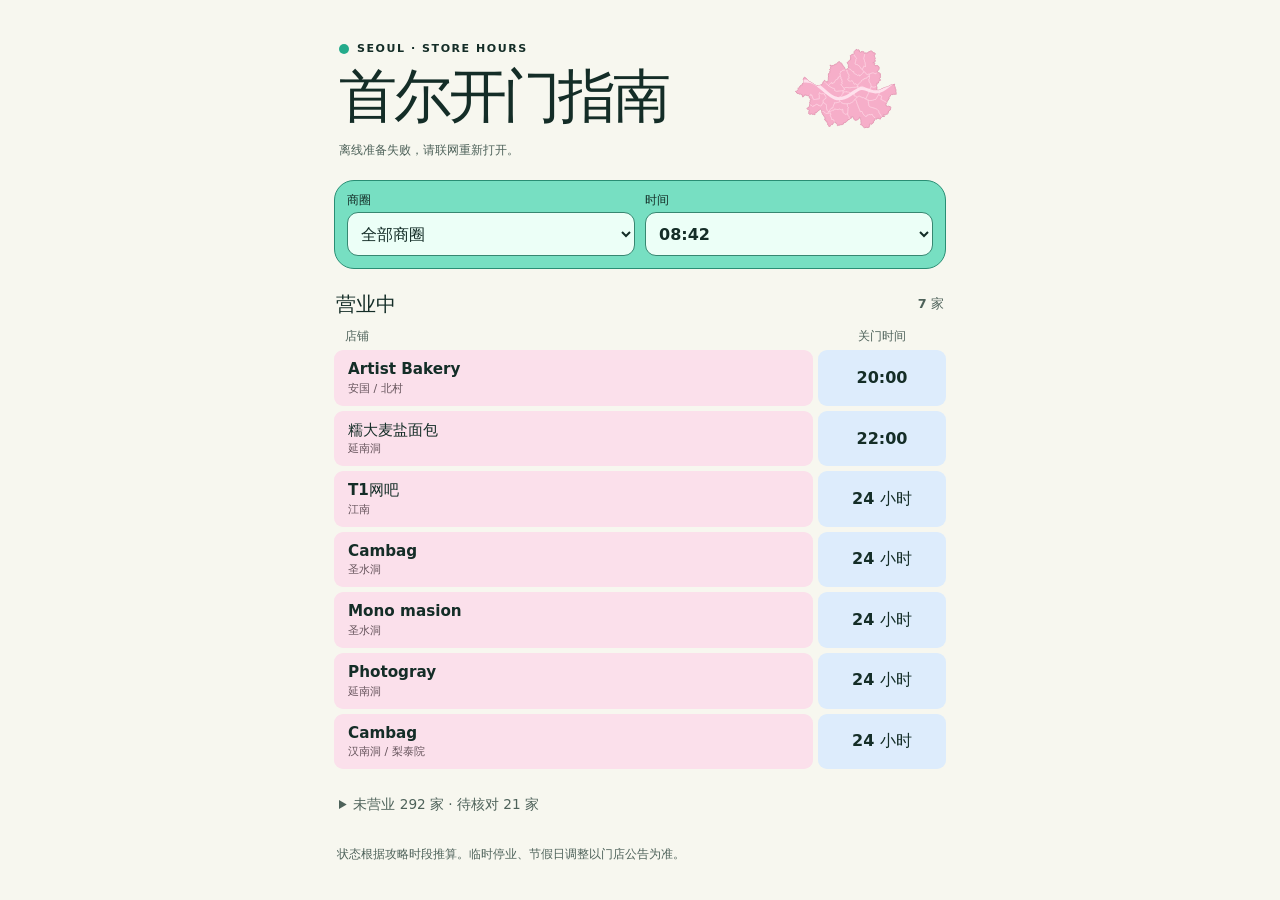
==== index.html @ 72b35208 "Add offline guide and original image packs 1–3" ====
<!doctype html>
<html lang="zh-CN" data-app-version="home-19">
<head>
  <meta charset="utf-8">
  <meta name="viewport" content="width=device-width, initial-scale=1, viewport-fit=cover">
  <meta name="theme-color" content="#24ab8b">
  <title>首尔开门指南</title>
  <link rel="icon" href="data:image/svg+xml,%3Csvg xmlns='http://www.w3.org/2000/svg' viewBox='0 0 40 40'%3E%3Crect width='40' height='40' rx='12' fill='%2324ab8b'/%3E%3Cpath d='M12 31V11h16v20m-16 0h16m-5-10h1' stroke='%230b392d' fill='none' stroke-width='2.5' stroke-linecap='round'/%3E%3C/svg%3E">
  <link rel="stylesheet" href="./style.css">
  <script defer src="./site.js?v=images-15"></script>
  <script defer src="./stores.js"></script>
  <script defer src="./app.js?v=home-17"></script>
</head>
<body class="hours-page">
  <main>
    <header class="hero">
      <div class="hero-copy">
        <div class="eyebrow"><span class="pin" aria-hidden="true"></span> SEOUL · STORE HOURS</div>
        <h1>首尔开门指南</h1>
        <p id="offline" role="status">正在准备离线使用…</p>
      </div>
      <a class="map-entry" href="./guide.html" aria-label="打开首尔百事通">
        <img src="./seoul.svg" alt="粉色首尔地图" width="268" height="211">
      </a>
    </header>
    <section class="filters" aria-label="筛选营业店铺">
      <label><span>商圈</span><select id="area"><option value="">全部商圈</option></select></label>
      <label><span>时间</span><select id="time"><option value="">当前时间</option></select></label>
      <label id="custom-field" hidden>今天的韩国时间<input id="custom-time" type="time"></label>
    </section>

    <section class="results" aria-labelledby="results-title">
      <div class="section-top">
        <h2 id="results-title">营业中</h2>
        <span id="count" class="count" aria-live="polite"></span>
      </div>
      <div class="columns" aria-hidden="true"><span>店铺</span><span>关门时间</span></div>
      <ul id="shops" class="shops"></ul>
      <p id="empty" class="empty" hidden>这个时刻没有查到营业的店。可以试试其他时间或商圈。</p>
      <details id="other" class="other" hidden>
        <summary id="other-title"></summary>
        <ul id="other-shops" class="shops"></ul>
      </details>
    </section>

    <footer><p>状态根据攻略时段推算。临时停业、节假日调整以门店公告为准。</p></footer>
  </main>
</body>
</html>
---- style.css ----
:root {
  color-scheme: light;
  font-family: -apple-system, BlinkMacSystemFont, "PingFang SC", "Microsoft YaHei", system-ui, sans-serif;
  color: #142d27;
  background: #f7f7ef;
  font-synthesis: none;
  --ink: #142d27;
  --muted: #4e625a;
  --paper: #fffefa;
  --mint: #77dfc2;
  --pink: #fbe0eb;
  --blue: #ddecfc;
  --rule: #dce3d8;
}
* { box-sizing: border-box; }
body { margin: 0; }
[hidden] { display: none !important; }
main { width: min(100%, 660px); margin: auto; padding: 26px 16px 28px; }
.hero {
  display: grid;
  grid-template-columns: minmax(0, 1fr) clamp(72px, 20%, 104px);
  align-items: center;
  gap: 8px;
  padding: 16px 5px 21px;
}
.hero .clock-line { flex-wrap: wrap; }
.map-entry { display: block; border-radius: 10px; }
.map-entry img { display: block; width: 100%; height: auto; }
@media (min-width: 550px) {
  .hero { padding-right: 48px; }
  .map-entry { position: relative; top: -12px; }
}
@media (max-width: 360px) {
  .hero h1 { font-size: 1.95rem; }
}
@media (prefers-reduced-motion: no-preference) {
  @view-transition { navigation: auto; }
  ::view-transition-old(root), ::view-transition-new(root) {
    animation-duration: 240ms;
    animation-timing-function: ease-in-out;
  }
}

.eyebrow { display: flex; align-items: center; gap: 8px; font-size: .69rem; letter-spacing: .14em; font-weight: 760; }
.pin { width: 10px; height: 10px; background: #24ab8b; border-radius: 50%; }
h1 { font-size: clamp(2.25rem, 8vw, 3.6rem); margin: 9px 0 12px; letter-spacing: -.055em; line-height: 1.15; }
.clock-line { display: flex; align-items: baseline; gap: 8px; font-size: .81rem; color: var(--muted); }
.clock-line time { color: var(--ink); font-size: 1.12rem; font-weight: 750; font-variant-numeric: tabular-nums; }
.filters {
  display: grid; grid-template-columns: 1fr 1fr; gap: 10px;
  background: var(--mint); border: 1px solid #298e74; border-radius: 20px; padding: 12px;
}
.filters label { min-width: 0; font-size: .73rem; font-weight: 750; display: grid; gap: 4px; }
.filters select, .filters input {
  min-width: 0; width: 100%; min-height: 44px; border: 1px solid #378771;
  border-radius: 11px; color: var(--ink); padding: 8px 9px; background: #ecfff7;
  font: inherit; font-size: 1rem;
}
#custom-field { grid-column: 1 / -1; }
.section-top { display: flex; align-items: center; justify-content: space-between; gap: 10px; padding: 22px 2px 11px; }
h2 { font-size: 1.22rem; margin: 0; }
.count { flex-shrink: 0; color: var(--muted); font-size: .8rem; font-weight: 650; }
.columns, .row { display: grid; grid-template-columns: minmax(0, 1fr) 106px; gap: 5px; }
.columns { padding: 0 0 6px; color: var(--muted); font-size: .72rem; font-weight: 750; }
.columns span { padding-inline: 11px; }
.columns span:last-child { text-align: center; }
.shops { margin: 0; padding: 0; list-style: none; }
.shop { margin-bottom: 5px; }
.row { padding: 0; list-style: none; cursor: pointer; }
.row::-webkit-details-marker { display: none; }
.name, .closing { padding: 10px 11px; border-radius: 9px; min-height: 54px; }
.name { background: var(--pink); display: grid; align-content: center; gap: 3px; overflow-wrap: anywhere; }
.name strong { line-height: 1.22; font-size: .95rem; }
.name small { font-size: .68rem; color: #66545c; }
.closing { background: var(--blue); text-align: center; display: grid; place-content: center; font-variant-numeric: tabular-nums; }
.closing strong { font-size: 1rem; }
.closing small { font-size: .65rem; color: #435872; }
.shop details[open] .name, .shop details[open] .closing { border-radius: 9px 9px 3px 3px; }
.shop-info { padding: 8px 11px 10px; background: var(--paper); border: 1px solid var(--rule); border-top: 0; border-radius: 0 0 9px 9px; font-size: .8rem; }
.shop-info p { margin: 3px 0; line-height: 1.45; }
.empty { margin: 0; padding: 20px 12px; border: 1px dashed #a3b6ac; border-radius: 12px; color: var(--muted); font-size: .88rem; }
.other { margin-top: 15px; }
.other > summary { cursor: pointer; color: var(--muted); font-size: .85rem; min-height: 44px; padding: 12px 5px; }
.other .name, .other .closing { background: #eeeee6; }
footer { color: var(--muted); font-size: .75rem; padding: 13px 3px 0; line-height: 1.5; }
footer p { margin: 4px 0; }
#offline { margin: 8px 0 0; font-size: .75rem; font-weight: 650; color: var(--muted); }
:focus-visible { outline: 3px solid #1e6052; outline-offset: 2px; }
@media (min-width: 480px) {
  main { padding-inline: 24px; }
  .columns, .row { grid-template-columns: minmax(0, 1fr) 128px; }
  .name, .closing { padding-inline: 14px; }
}

.view-nav {
  display: flex; align-items: center; justify-content: space-between; gap: 12px;
  margin-bottom: 13px; font-size: .82rem;
}
.view-nav a {
  display: inline-flex; align-items: center; min-height: 44px;
  color: var(--muted); text-decoration-thickness: 1px; text-underline-offset: 4px;
}
.guide-header { margin-bottom: 18px; }
.guide-header h1 { margin: 0; }
.guide-form {
  display: flex; width: 100%; min-width: 0;
  border: 1px solid #b46e86; border-radius: 100px;
  background: #fff9fb; color: #442330; padding: 3px;
}
.guide-form input {
  flex: 1; min-width: 0; width: 0; border: 0; border-radius: 100px;
  padding: 0 13px; background: transparent; font: inherit; color: inherit; font-size: 16px;
}
.guide-form input::placeholder { color: #75525e; }
.guide-form button {
  flex: 0 0 65px; min-height: 44px; border: 0; border-radius: 100px;
  background: #7c3854; color: white; font: inherit; cursor: pointer;
}
.guide-tools { margin-top: 20px; border-top: 1px solid var(--rule); }
.guide-tools #offline { margin-top: 0; }
#guide-summary { color: var(--muted); font-size: .84rem; margin: 12px 0; }
.guide-download { margin-top: 10px; display: flex; flex-wrap: wrap; align-items: center; gap: 5px 9px; }
.guide-download p { color: var(--muted); font-size: .75rem; margin: 0; }
.guide-download button, #guide-more {
  border: 1px solid #e3bdcd; border-radius: 9px; background: #fff2f6; color: #643b4b;
  min-height: 36px; padding: 6px 9px; font: inherit; font-size: .8rem; cursor: pointer;
}
.guide-download button:disabled { cursor: default; opacity: .7; }
.guide-hit { border: 1px solid #ead0dc; border-radius: 14px; margin: 0 0 9px; overflow: hidden; }
.guide-hit summary { background: #fbe0eb; cursor: pointer; padding: 12px; overflow-wrap: anywhere; }
.guide-hit summary small { display: block; margin: 4px 0 0 15px; color: #694d58; font-size: .72rem; }
.guide-content { padding: 4px 12px 12px; }
.guide-content p { line-height: 1.58; font-size: .88rem; margin: 10px 0; overflow-wrap: anywhere; }
.guide-content .guide-hours { color: #285a4c; font-weight: 740; background: #e4f5ed; padding: 8px; border-radius: 8px; }
.guide-content .guide-subhead { font-size: .95rem; margin: 16px 0 0; }
.guide-content a { display: block; margin: 9px 0; }
.guide-content img { display: block; max-width: 100%; max-height: 64vh; object-fit: contain; border-radius: 8px; }
.guide-content .guide-image-error { padding: 8px; color: var(--muted); background: #f3f3eb; }
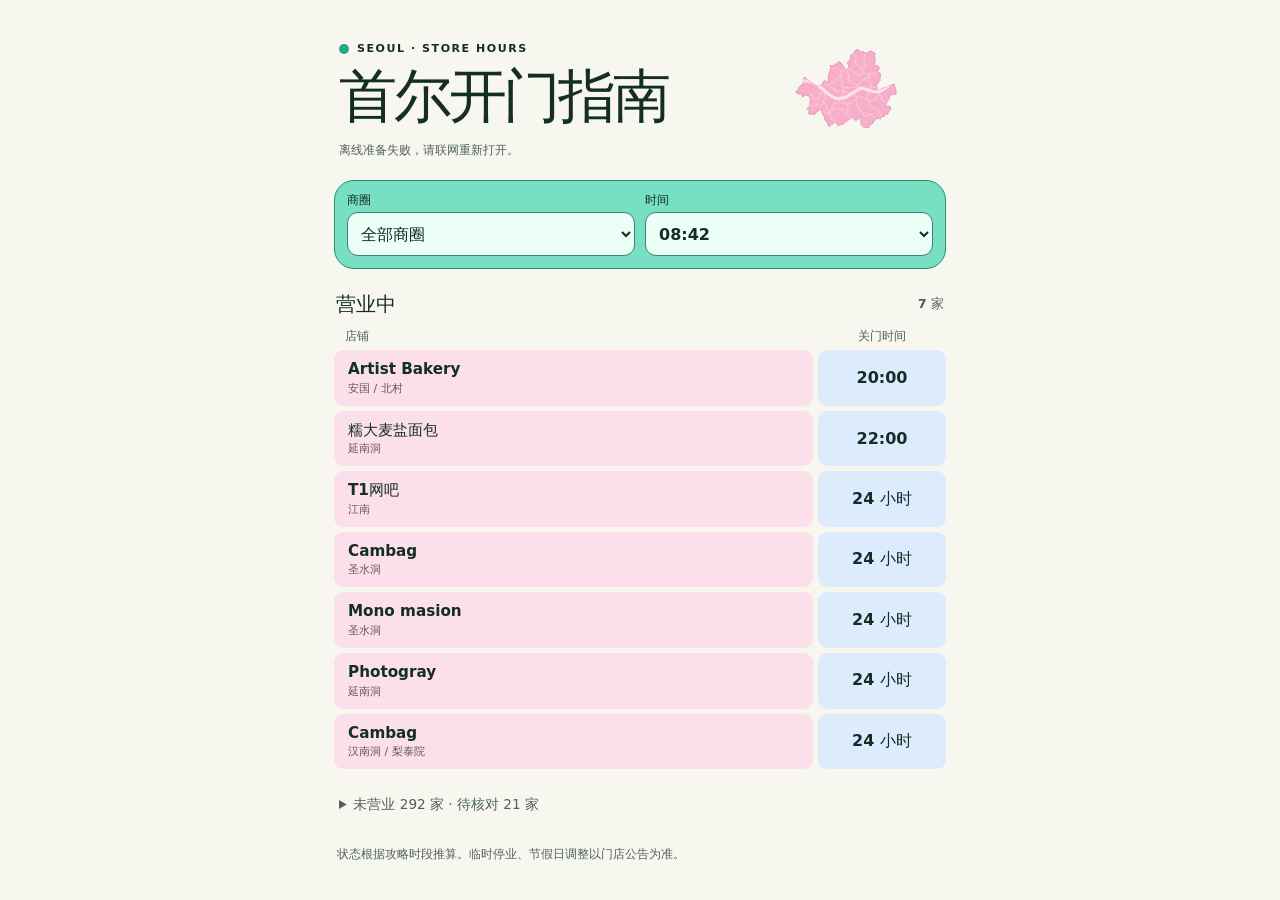
==== commit 3e2ba7cd: "Render readable guides immediately and bypass stale mobile cache" ====
--- a/index.html
+++ b/index.html
@@ -19,7 +19,7 @@
         <h1>首尔开门指南</h1>
         <p id="offline" role="status">正在准备离线使用…</p>
       </div>
-      <a class="map-entry" href="./guide.html" aria-label="打开首尔百事通">
+      <a class="map-entry" href="./guide-mobile.html" aria-label="打开首尔百事通">
         <img src="./seoul.svg" alt="粉色首尔地图" width="268" height="211">
       </a>
     </header>
--- a/style.css
+++ b/style.css
@@ -34,11 +34,8 @@
   .hero h1 { font-size: 1.95rem; }
 }
 @media (prefers-reduced-motion: no-preference) {
-  @view-transition { navigation: auto; }
-  ::view-transition-old(root), ::view-transition-new(root) {
-    animation-duration: 240ms;
-    animation-timing-function: ease-in-out;
-  }
+  body { animation: page-arrive 240ms ease-in-out; }
+  @keyframes page-arrive { from { opacity: 0; } to { opacity: 1; } }
 }
 
 .eyebrow { display: flex; align-items: center; gap: 8px; font-size: .69rem; letter-spacing: .14em; font-weight: 760; }
